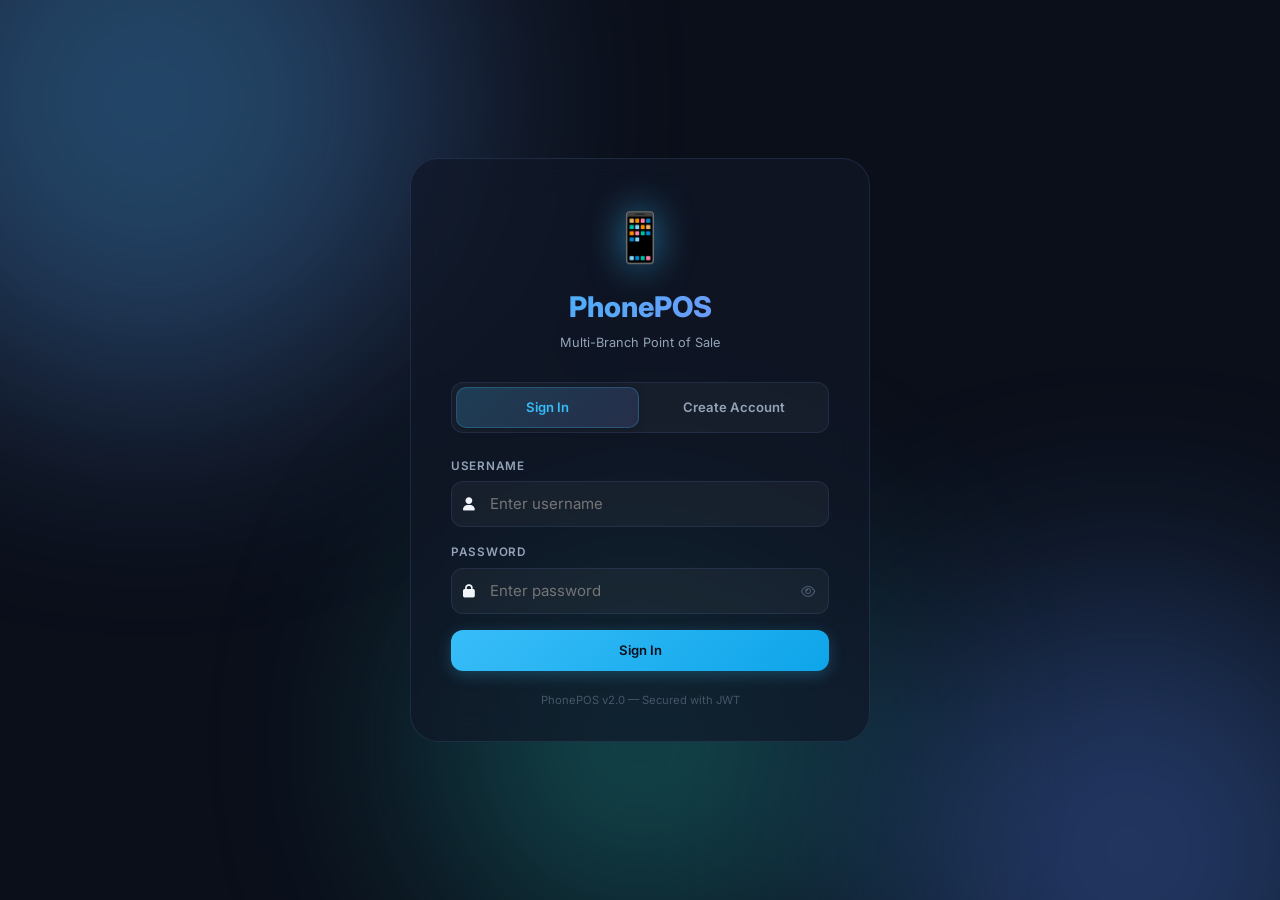
==== frontend/dashboard.html @ 52d99f7e "Stable Version: Login and Dashboard Working" ====
<!DOCTYPE html>
<html lang="en">
<head>
  <meta charset="UTF-8" />
  <meta name="viewport" content="width=device-width, initial-scale=1.0" />
  <title>PhonePOS &mdash; Dashboard</title>
  <meta name="description" content="PhonePOS dashboard: inventory overview, recent sales, and quick actions." />
  <link rel="preconnect" href="https://fonts.googleapis.com" />
  <link href="https://fonts.googleapis.com/css2?family=Inter:wght@300;400;500;600;700;800&display=swap" rel="stylesheet" />
  <link rel="stylesheet" href="css/style.css" />
  <link rel="stylesheet" href="https://cdnjs.cloudflare.com/ajax/libs/font-awesome/6.5.0/css/all.min.css" crossorigin="anonymous" referrerpolicy="no-referrer" />
</head>
<body class="app-page">

  <aside class="sidebar" id="sidebar">
    <div class="sidebar-logo">
      <span class="logo-icon"><i class="fa-solid fa-mobile-screen-button"></i></span>
      <span class="logo-label">PhonePOS</span>
    </div>
    <nav class="sidebar-nav">
      <a href="dashboard.html" class="nav-item active" data-page="dashboard"><span class="nav-icon"><i class="fa-solid fa-house"></i></span><span class="nav-label">Dashboard</span></a>
      <a href="pos.html"       class="nav-item "       data-page="pos">      <span class="nav-icon"><i class="fa-solid fa-cash-register"></i></span><span class="nav-label">Point of Sale</span></a>
      <a href="inventory.html" class="nav-item " data-page="inventory"><span class="nav-icon"><i class="fa-solid fa-boxes-stacked"></i></span><span class="nav-label">Inventory</span></a>
      <a href="products.html"  class="nav-item "  data-page="products"> <span class="nav-icon"><i class="fa-solid fa-clipboard-list"></i></span><span class="nav-label">Products</span></a>
      <a href="reports.html"   class="nav-item "   data-page="reports">  <span class="nav-icon"><i class="fa-solid fa-chart-bar"></i></span><span class="nav-label">Reports</span></a>
      <a href="users.html"     class="nav-item "     data-page="users">    <span class="nav-icon"><i class="fa-solid fa-users"></i></span><span class="nav-label">Users</span></a>
      <a href="shops.html"     class="nav-item "     data-page="shops">    <span class="nav-icon"><i class="fa-solid fa-store"></i></span><span class="nav-label">Branches</span></a>
    </nav>
    <div class="sidebar-footer">
      <div class="user-chip" id="myAccountTrigger" title="My Account">
        <span class="user-avatar" id="userAvatar">?</span>
        <div class="user-info">
          <span class="user-name" id="sidebarUsername">&mdash;</span>
          <span class="user-role" id="sidebarRole">&mdash;</span>
        </div>
      </div>
      <button id="logoutBtn" class="btn-logout" title="Logout"><i class="fa-solid fa-power-off"></i></button>
    </div>
  </aside>

  <main class="main-content">
    <header class="topbar">
      <div class="topbar-left">
        <h1 class="page-title">Dashboard</h1>
        <span class="shop-badge" id="shopBadge">&mdash;</span>
      </div>
      <div class="topbar-right">
        <span id="topbarTime" class="topbar-time"></span>
      </div>
    </header>

    <!-- KPI cards -->
    <div class="kpi-grid">
      <div class="kpi-card glass">
        <span class="kpi-icon"><i class="fa-solid fa-boxes-stacked"></i></span>
        <div class="kpi-body">
          <span class="kpi-value" id="kpiTotal">—</span>
          <span class="kpi-label">Total Inventory</span>
        </div>
      </div>
      <div class="kpi-card glass">
        <span class="kpi-icon"><i class="fa-solid fa-circle-check"></i></span>
        <div class="kpi-body">
          <span class="kpi-value" id="kpiAvailable">—</span>
          <span class="kpi-label">Available</span>
        </div>
      </div>
      <div class="kpi-card glass">
        <span class="kpi-icon"><i class="fa-solid fa-chart-line"></i></span>
        <div class="kpi-body">
          <span class="kpi-value" id="kpiSold">—</span>
          <span class="kpi-label">Sold Items</span>
        </div>
      </div>
      <div class="kpi-card glass">
        <span class="kpi-icon"><i class="fa-solid fa-money-bill-trend-up"></i></span>
        <div class="kpi-body">
          <span class="kpi-value kpi-revenue" id="kpiRevenue">KES —</span>
          <span class="kpi-label">Today's Revenue</span>
        </div>
      </div>
    </div>

    <!-- Recent sales -->
    <div class="card glass">
      <div class="card-header">
        <h2 class="card-title">Recent Sales</h2>
        <a href="reports.html" class="btn btn-ghost btn-sm">View all &rarr;</a>
      </div>
      <div class="table-wrap">
        <table class="data-table" id="recentSalesTable">
          <thead>
            <tr>
              <th>#</th>
              <th>IMEI / Serial</th>
              <th>Cashier</th>
              <th>Amount (KES)</th>
              <th>Payment</th>
              <th>Date &amp; Time</th>
            </tr>
          </thead>
          <tbody id="recentSalesTbody">
            <tr><td colspan="6" class="table-empty">Loading&hellip;</td></tr>
          </tbody>
        </table>
      </div>
    </div>
  </main>

  <script src="js/api.js"></script>
  <script src="js/app.js"></script>
  <script src="js/dashboard.js"></script>
</body>
</html>
---- frontend/css/style.css ----
/* ==========================================================
   PhonePOS — Premium Dark UI
   ========================================================== */

/* ── Google Font ──────────────────────────────────────────── */
@import url('https://fonts.googleapis.com/css2?family=Inter:wght@300;400;500;600;700;800&display=swap');

/* ── Design Tokens ────────────────────────────────────────── */
:root {
  /* Palette */
  --clr-bg:          #0b0f1a;
  --clr-surface:     #111827;
  --clr-surface-2:   #1a2233;
  --clr-border:      rgba(99, 131, 200, 0.15);
  --clr-primary:     #38bdf8;
  --clr-primary-dk:  #0ea5e9;
  --clr-accent:      #818cf8;
  --clr-success:     #34d399;
  --clr-danger:      #f87171;
  --clr-warning:     #fbbf24;
  --clr-cash:        #34d399;
  --clr-mpesa:       #38bdf8;
  --clr-card:        #818cf8;

  /* Text */
  --txt-primary:     #f1f5f9;
  --txt-secondary:   #94a3b8;
  --txt-muted:       #475569;

  /* Glass */
  --glass-bg:        rgba(17, 24, 39, 0.7);
  --glass-border:    rgba(99, 131, 200, 0.18);
  --glass-blur:      18px;

  /* Sidebar */
  --sidebar-w:       230px;
  --sidebar-collapsed: 60px;

  /* Spacing & radius */
  --radius-sm:  6px;
  --radius-md:  12px;
  --radius-lg:  20px;
  --radius-xl:  28px;
  --gap:        24px;

  /* Transitions */
  --ease:  cubic-bezier(.4,0,.2,1);
  --t-fast: 150ms;
  --t-med:  250ms;
}

/* ── Reset & Base ─────────────────────────────────────────── */
*, *::before, *::after { box-sizing: border-box; margin: 0; padding: 0; }

html { font-size: 15px; scroll-behavior: smooth; }

body {
  font-family: 'Inter', system-ui, sans-serif;
  background:  var(--clr-bg);
  color:       var(--txt-primary);
  line-height: 1.6;
  min-height:  100vh;
}

a { color: inherit; text-decoration: none; }

/* ── Font Awesome icon sizing ──────────────────────────────── */
.nav-icon i          { font-size: 1.15rem; width: 1.2rem; text-align: center; }
.logo-icon i         { font-size: 2rem; }
.input-icon i        { font-size: .9rem; }
.kpi-icon i          { font-size: 1.6rem; }
.setup-notice-icon i { font-size: 1.4rem; }
.shop-card-icon i    { font-size: 2rem; opacity: .9; }
.btn-logout i        { font-size: .9rem; }
.pwd-toggle i        { font-size: .85rem; pointer-events: none; }
.modal-close i       { font-size: .85rem; pointer-events: none; }
.btn-icon i          { font-size: .8rem; pointer-events: none; }

input, select, button, textarea { font: inherit; }
img { display: block; max-width: 100%; }

/* ── Scrollbar ────────────────────────────────────────────── */
::-webkit-scrollbar { width: 5px; height: 5px; }
::-webkit-scrollbar-track { background: transparent; }
::-webkit-scrollbar-thumb { background: var(--clr-surface-2); border-radius: 999px; }

/* ── Glassmorphism ────────────────────────────────────────── */
.glass {
  background:    var(--glass-bg);
  border:        1px solid var(--glass-border);
  backdrop-filter: blur(var(--glass-blur));
  -webkit-backdrop-filter: blur(var(--glass-blur));
}

/* ── Utility ──────────────────────────────────────────────── */
.hidden { display: none !important; }
.mono   { font-family: 'Courier New', monospace; letter-spacing: .03em; font-size: .85em; }

/* ═══════════════════════════════════════════════════════════
   AUTH PAGE (Login)
   ═══════════════════════════════════════════════════════════ */
.auth-page {
  display:         flex;
  align-items:     center;
  justify-content: center;
  min-height:      100vh;
  overflow:        hidden;
  position:        relative;
}

.auth-bg {
  position: fixed;
  inset:    0;
  z-index:  0;
  pointer-events: none;
}

.auth-blob {
  position:      absolute;
  border-radius: 50%;
  filter:        blur(120px);
  opacity:       .35;
  animation:     blobFloat 8s ease-in-out infinite alternate;
}
.blob-1 {
  width:  600px; height: 600px;
  background: radial-gradient(circle, #38bdf8, #818cf8);
  top: -200px; left: -150px;
}
.blob-2 {
  width:  500px; height: 500px;
  background: radial-gradient(circle, #6366f1, #38bdf8);
  bottom: -200px; right: -100px;
  animation-delay: 4s;
}

@keyframes blobFloat {
  from { transform: translate(0, 0) scale(1); }
  to   { transform: translate(30px, 40px) scale(1.07); }
}

.blob-3 {
  width:  400px; height: 400px;
  background: radial-gradient(circle, #34d399, #0ea5e9);
  top: 60%; left: 50%;
  transform: translateX(-50%);
  animation-delay: 2s;
}

.auth-card {
  position:  relative;
  z-index:   1;
  width:     min(460px, 94vw);
  padding:   40px 40px 32px;
  border-radius: var(--radius-xl);
  animation: fadeUp .5s var(--ease) both;
}

@keyframes fadeUp {
  from { opacity: 0; transform: translateY(30px); }
  to   { opacity: 1; transform: translateY(0); }
}

.auth-logo { text-align: center; margin-bottom: 28px; }

.logo-icon {
  font-size:   3.2rem;
  display:     block;
  margin-bottom: 8px;
  filter:      drop-shadow(0 0 18px rgba(56,189,248,.6));
}

.auth-title {
  font-size: 1.9rem;
  font-weight: 800;
  background: linear-gradient(135deg, var(--clr-primary), var(--clr-accent));
  -webkit-background-clip: text;
  -webkit-text-fill-color: transparent;
  background-clip: text;
}

.auth-subtitle {
  font-size: .85rem;
  color: var(--txt-secondary);
  margin-top: 4px;
}

/* ── Auth Tabs ───────────────────────────────────────────── */
.auth-tabs {
  display:       flex;
  gap:           4px;
  background:    rgba(255,255,255,.04);
  border:        1px solid var(--clr-border);
  border-radius: var(--radius-md);
  padding:       4px;
  margin-bottom: 24px;
}

.auth-tab {
  flex:          1;
  padding:       9px;
  border:        none;
  border-radius: calc(var(--radius-md) - 2px);
  background:    transparent;
  color:         var(--txt-secondary);
  font-size:     .875rem;
  font-weight:   600;
  cursor:        pointer;
  transition:    all var(--t-med) var(--ease);
}

.auth-tab:hover { color: var(--txt-primary); }

.auth-tab.active {
  background:  linear-gradient(135deg, rgba(56,189,248,.2), rgba(129,140,248,.15));
  color:       var(--clr-primary);
  border:      1px solid rgba(56,189,248,.25);
  box-shadow:  0 2px 8px rgba(0,0,0,.2);
}

/* ── Setup Notice ────────────────────────────────────────── */
.setup-notice {
  display:       flex;
  gap:           12px;
  align-items:   flex-start;
  padding:       14px 16px;
  border-radius: var(--radius-md);
  margin-bottom: 18px;
  background:    rgba(56,189,248,.08);
  border:        1px solid rgba(56,189,248,.2);
  font-size:     .82rem;
  line-height:   1.5;
}

.setup-notice strong { display: block; color: var(--clr-primary); margin-bottom: 2px; }
.setup-notice p      { color: var(--txt-secondary); margin: 0; }
.setup-notice-icon   { font-size: 1.5rem; flex-shrink: 0; }

.setup-notice-locked {
  background: rgba(251,191,36,.07);
  border:     1px solid rgba(251,191,36,.2);
}
.setup-notice-locked strong { color: var(--clr-warning); }

/* ── Section divider ─────────────────────────────────────── */
.section-divider {
  display:     flex;
  align-items: center;
  gap:         10px;
  margin:      4px 0 14px;
  font-size:   .72rem;
  font-weight: 700;
  color:       var(--txt-muted);
  text-transform: uppercase;
  letter-spacing: .08em;
}
.section-divider::before,
.section-divider::after {
  content:    '';
  flex:       1;
  height:     1px;
  background: var(--clr-border);
}

/* ── Success flash ───────────────────────────────────────── */
.auth-success-flash {
  position:      absolute;
  bottom:        16px;
  left:          50%;
  transform:     translateX(-50%);
  background:    rgba(52,211,153,.15);
  border:        1px solid rgba(52,211,153,.3);
  color:         var(--clr-success);
  padding:       10px 20px;
  border-radius: var(--radius-md);
  font-size:     .85rem;
  font-weight:   500;
  white-space:   nowrap;
  animation:     fadeUp .3s var(--ease);
}

.auth-form { display: flex; flex-direction: column; gap: 16px; }

.auth-footer {
  text-align:  center;
  color:       var(--txt-muted);
  font-size:   .75rem;
  margin-top:  20px;
}

.shop-fields { display: flex; flex-direction: column; gap: 14px; margin-top: 4px; }

/* ═══════════════════════════════════════════════════════════
   APP PAGE LAYOUT
   ═══════════════════════════════════════════════════════════ */
.app-page {
  display:        grid;
  grid-template-columns: var(--sidebar-w) 1fr;
  min-height:     100vh;
}

/* ── Sidebar ──────────────────────────────────────────────── */
.sidebar {
  position:   sticky;
  top:        0;
  height:     100vh;
  display:    flex;
  flex-direction: column;
  background: var(--clr-surface);
  border-right: 1px solid var(--clr-border);
  padding:    20px 12px;
  overflow-y: auto;
  z-index:    100;
}

.sidebar-logo {
  display:     flex;
  align-items: center;
  gap:         10px;
  padding:     8px 10px 24px;
}

.sidebar-logo .logo-icon { font-size: 1.6rem; filter: drop-shadow(0 0 10px rgba(56,189,248,.5)); }
.logo-label { font-size: 1.1rem; font-weight: 700; color: var(--txt-primary); letter-spacing: .02em; }

.sidebar-nav { flex: 1; display: flex; flex-direction: column; gap: 4px; }

.nav-item {
  display:       flex;
  align-items:   center;
  gap:           10px;
  padding:       10px 12px;
  border-radius: var(--radius-md);
  color:         var(--txt-secondary);
  font-size:     .875rem;
  font-weight:   500;
  transition:    all var(--t-fast) var(--ease);
}
.nav-item:hover {
  background: rgba(56,189,248,.08);
  color: var(--txt-primary);
}
.nav-item.active {
  background: linear-gradient(135deg, rgba(56,189,248,.15), rgba(129,140,248,.1));
  color: var(--clr-primary);
  border: 1px solid rgba(56,189,248,.2);
}
.nav-icon { font-size: 1.1rem; }

.sidebar-footer {
  display:     flex;
  align-items: center;
  gap:         8px;
  padding-top: 16px;
  border-top:  1px solid var(--clr-border);
}

.user-chip { display: flex; align-items: center; gap: 8px; flex: 1; min-width: 0; }

.user-avatar {
  width:         34px;
  height:        34px;
  border-radius: 50%;
  background:    linear-gradient(135deg, var(--clr-primary), var(--clr-accent));
  display:       flex;
  align-items:   center;
  justify-content: center;
  font-size:     .9rem;
  font-weight:   700;
  flex-shrink:   0;
}

.user-info { display: flex; flex-direction: column; min-width: 0; }
.user-name { font-size: .8rem; font-weight: 600; white-space: nowrap; overflow: hidden; text-overflow: ellipsis; }
.user-role { font-size: .7rem; color: var(--txt-secondary); text-transform: capitalize; }

.btn-logout {
  background:    none;
  border:        none;
  cursor:        pointer;
  font-size:     1.1rem;
  color:         var(--txt-muted);
  padding:       4px;
  border-radius: var(--radius-sm);
  transition:    color var(--t-fast);
}
.btn-logout:hover { color: var(--clr-danger); }

/* ── Main Content ─────────────────────────────────────────── */
.main-content {
  display:        flex;
  flex-direction: column;
  padding:        var(--gap);
  gap:            var(--gap);
  min-height:     100vh;
  overflow-x:     hidden;
}

/* ── Topbar ───────────────────────────────────────────────── */
.topbar {
  display:     flex;
  align-items: center;
  justify-content: space-between;
  gap:         16px;
  flex-wrap:   wrap;
}

.topbar-left { display: flex; align-items: center; gap: 12px; }

.page-title { font-size: 1.5rem; font-weight: 700; letter-spacing: -.02em; }

.shop-badge {
  background:    rgba(56,189,248,.1);
  border:        1px solid rgba(56,189,248,.25);
  color:         var(--clr-primary);
  font-size:     .75rem;
  font-weight:   600;
  padding:       4px 12px;
  border-radius: 999px;
}

.topbar-right { display: flex; align-items: center; gap: 10px; }
.topbar-time  { font-size: .82rem; color: var(--txt-secondary); font-variant-numeric: tabular-nums; }

/* ═══════════════════════════════════════════════════════════
   CARDS
   ═══════════════════════════════════════════════════════════ */
.card {
  border-radius: var(--radius-lg);
  padding:       24px;
}

.card-header {
  display:     flex;
  align-items: center;
  justify-content: space-between;
  margin-bottom: 18px;
}

.card-title { font-size: 1rem; font-weight: 600; }

.link-sm { font-size: .8rem; color: var(--clr-primary); opacity: .8; transition: opacity var(--t-fast); }
.link-sm:hover { opacity: 1; }

/* ═══════════════════════════════════════════════════════════
   KPI GRID
   ═══════════════════════════════════════════════════════════ */
.kpi-grid {
  display:               grid;
  grid-template-columns: repeat(auto-fit, minmax(180px, 1fr));
  gap:                   16px;
}

.kpi-card {
  border-radius: var(--radius-lg);
  padding:       22px 20px;
  display:       flex;
  align-items:   center;
  gap:           16px;
  transition:    transform var(--t-med) var(--ease), box-shadow var(--t-med) var(--ease);
}

.kpi-card:hover {
  transform:  translateY(-3px);
  box-shadow: 0 12px 32px rgba(0,0,0,.3);
}

.kpi-icon { font-size: 2rem; }

.kpi-body { display: flex; flex-direction: column; }

.kpi-value {
  font-size:   1.6rem;
  font-weight: 800;
  letter-spacing: -.02em;
  background:  linear-gradient(135deg, var(--clr-primary), var(--clr-accent));
  -webkit-background-clip: text;
  -webkit-text-fill-color: transparent;
  background-clip: text;
}

.kpi-label { font-size: .75rem; color: var(--txt-secondary); margin-top: 2px; }

/* ═══════════════════════════════════════════════════════════
   TABLES
   ═══════════════════════════════════════════════════════════ */
.table-wrap { overflow-x: auto; }

.data-table {
  width:           100%;
  border-collapse: collapse;
  font-size:       .875rem;
}

.data-table th {
  text-align:    left;
  padding:       10px 14px;
  font-size:     .7rem;
  font-weight:   700;
  text-transform: uppercase;
  letter-spacing: .08em;
  color:         var(--txt-muted);
  border-bottom: 1px solid var(--clr-border);
}

.data-table td {
  padding:      12px 14px;
  border-bottom: 1px solid rgba(99,131,200,.07);
  color:        var(--txt-primary);
  vertical-align: middle;
}

.data-table tbody tr { transition: background var(--t-fast); }
.data-table tbody tr:hover { background: rgba(56,189,248,.04); }
.data-table tbody tr:last-child td { border-bottom: none; }

.table-empty {
  text-align: center;
  color:      var(--txt-muted);
  padding:    40px !important;
  font-style: italic;
}

.amount-cell { font-variant-numeric: tabular-nums; font-weight: 600; color: var(--clr-success); }

/* ═══════════════════════════════════════════════════════════
   BADGES
   ═══════════════════════════════════════════════════════════ */
.badge {
  display:       inline-block;
  padding:       3px 10px;
  border-radius: 999px;
  font-size:     .7rem;
  font-weight:   700;
  text-transform: uppercase;
  letter-spacing: .06em;
}

.badge-available { background: rgba(52,211,153,.15); color: var(--clr-success); border: 1px solid rgba(52,211,153,.3); }
.badge-sold      { background: rgba(248,113,113,.12); color: var(--clr-danger);  border: 1px solid rgba(248,113,113,.3); }
.badge-cash      { background: rgba(52,211,153,.12); color: var(--clr-cash);    border: 1px solid rgba(52,211,153,.25); }
.badge-mpesa     { background: rgba(56,189,248,.12); color: var(--clr-mpesa);   border: 1px solid rgba(56,189,248,.25); }
.badge-card      { background: rgba(129,140,248,.12); color: var(--clr-card);   border: 1px solid rgba(129,140,248,.25); }
.badge-role-admin   { background: rgba(251,191,36,.1);  color: var(--clr-warning); border: 1px solid rgba(251,191,36,.25); }
.badge-role-manager { background: rgba(56,189,248,.1);  color: var(--clr-primary); border: 1px solid rgba(56,189,248,.25); }
.badge-role-cashier { background: rgba(52,211,153,.1);  color: var(--clr-success); border: 1px solid rgba(52,211,153,.25); }

/* ═══════════════════════════════════════════════════════════
   BUTTONS
   ═══════════════════════════════════════════════════════════ */
.btn {
  display:       inline-flex;
  align-items:   center;
  justify-content: center;
  gap:           6px;
  padding:       10px 20px;
  border-radius: var(--radius-md);
  font-size:     .875rem;
  font-weight:   600;
  border:        none;
  cursor:        pointer;
  transition:    all var(--t-fast) var(--ease);
  white-space:   nowrap;
}

.btn-primary {
  background:  linear-gradient(135deg, var(--clr-primary), var(--clr-primary-dk));
  color:       #0b0f1a;
  box-shadow:  0 4px 15px rgba(56,189,248,.25);
}
.btn-primary:hover {
  transform:   translateY(-1px);
  box-shadow:  0 8px 24px rgba(56,189,248,.4);
}

.btn-secondary {
  background: linear-gradient(135deg, var(--clr-accent), #6366f1);
  color:      #fff;
  box-shadow: 0 4px 15px rgba(129,140,248,.25);
}
.btn-secondary:hover {
  transform:  translateY(-1px);
  box-shadow: 0 8px 24px rgba(129,140,248,.4);
}

.btn-outline {
  background: transparent;
  color:      var(--clr-primary);
  border:     1px solid rgba(56,189,248,.4);
}
.btn-outline:hover { background: rgba(56,189,248,.08); }

.btn-ghost {
  background: transparent;
  color:      var(--txt-secondary);
}
.btn-ghost:hover { background: rgba(255,255,255,.05); color: var(--txt-primary); }

.btn-full { width: 100%; }
.btn-sm   { padding: 7px 14px; font-size: .8rem; }

.btn:disabled { opacity: .5; cursor: not-allowed; transform: none !important; }

/* ═══════════════════════════════════════════════════════════
   FORMS
   ═══════════════════════════════════════════════════════════ */
.form-group { display: flex; flex-direction: column; gap: 6px; }

.form-group label {
  font-size:   .78rem;
  font-weight: 600;
  color:       var(--txt-secondary);
  text-transform: uppercase;
  letter-spacing: .06em;
}

.form-row { display: grid; grid-template-columns: 1fr 1fr; gap: 14px; }

.input-wrap { position: relative; display: flex; align-items: center; }
.input-icon { position: absolute; left: 12px; font-size: 1rem; pointer-events: none; }

input[type="text"],
input[type="password"],
input[type="number"],
input[type="search"],
input[type="date"],
select {
  width:         100%;
  background:    rgba(255,255,255,.04);
  border:        1px solid var(--clr-border);
  border-radius: var(--radius-md);
  padding:       10px 14px;
  color:         var(--txt-primary);
  transition:    border-color var(--t-fast), box-shadow var(--t-fast);
  outline:       none;
}

.input-wrap input { padding-left: 38px; }

input:focus, select:focus {
  border-color: var(--clr-primary);
  box-shadow:   0 0 0 3px rgba(56,189,248,.15);
}

select { cursor: pointer; }
select option { background: var(--clr-surface); }

.pwd-toggle {
  position:   absolute;
  right:      10px;
  background: none;
  border:     none;
  cursor:     pointer;
  font-size:  1rem;
  color:      var(--txt-muted);
  padding:    4px;
  transition: color var(--t-fast);
}
.pwd-toggle:hover { color: var(--txt-primary); }

/* ── Alerts ───────────────────────────────────────────────── */
.alert {
  padding:       10px 14px;
  border-radius: var(--radius-md);
  font-size:     .82rem;
  font-weight:   500;
}

.alert-error {
  background: rgba(248,113,113,.12);
  border:     1px solid rgba(248,113,113,.25);
  color:      var(--clr-danger);
}

/* ── Filter bar ───────────────────────────────────────────── */
.filter-bar {
  display:       flex;
  gap:           12px;
  align-items:   center;
  padding:       14px 18px;
  border-radius: var(--radius-lg);
  flex-wrap:     wrap;
}

.filter-bar input  { flex: 1; min-width: 200px; }
.filter-bar select { max-width: 160px; }

.date-input { padding: 6px 10px; font-size: .82rem; }

/* ═══════════════════════════════════════════════════════════
   POS LAYOUT
   ═══════════════════════════════════════════════════════════ */
.pos-layout {
  display:               grid;
  grid-template-columns: 1fr 360px;
  gap:                   var(--gap);
  align-items:           start;
}

.pos-left  { display: flex; flex-direction: column; gap: var(--gap); }
.pos-right { position: sticky; top: var(--gap); }

.pos-card  { border-radius: var(--radius-lg); padding: 24px; }
.pos-form  { display: flex; flex-direction: column; gap: 16px; }

/* Receipt */
.receipt-card { border-radius: var(--radius-lg); padding: 28px 24px; }
.receipt-header { text-align: center; padding-bottom: 20px; border-bottom: 1px dashed var(--clr-border); margin-bottom: 20px; }
.receipt-logo { font-size: 1.1rem; font-weight: 800; color: var(--clr-primary); }
.receipt-shop { font-size: .82rem; color: var(--txt-secondary); margin-top: 4px; }
.receipt-date { font-size: .75rem; color: var(--txt-muted); }
.receipt-placeholder { text-align: center; color: var(--txt-muted); padding: 40px 0; font-size: 1.8rem; line-height: 2; }
.receipt-line { display: flex; justify-content: space-between; font-size: .85rem; padding: 8px 0; border-bottom: 1px solid rgba(99,131,200,.07); }
.receipt-line span:last-child { font-weight: 600; }
.receipt-divider { height: 1px; background: var(--clr-border); margin: 16px 0; }
.receipt-status { text-align: center; font-weight: 700; font-size: .9rem; padding: 12px; border-radius: var(--radius-md); }
.receipt-status.success { background: rgba(52,211,153,.1); color: var(--clr-success); }

/* Lookup result */
.lookup-result {
  padding:       12px 14px;
  border-radius: var(--radius-md);
  background:    rgba(56,189,248,.08);
  border:        1px solid rgba(56,189,248,.2);
  font-size:     .85rem;
  color:         var(--txt-primary);
}

/* ═══════════════════════════════════════════════════════════
   PRODUCT GRID
   ═══════════════════════════════════════════════════════════ */
.product-grid {
  display:               grid;
  grid-template-columns: repeat(auto-fill, minmax(200px, 1fr));
  gap:                   16px;
}

.product-card {
  border-radius: var(--radius-lg);
  padding:       20px;
  display:       flex;
  flex-direction: column;
  gap:           12px;
  transition:    transform var(--t-med) var(--ease), box-shadow var(--t-med) var(--ease);
}

.product-card:hover {
  transform:  translateY(-4px);
  box-shadow: 0 16px 40px rgba(0,0,0,.4);
}

.product-icon { font-size: 2.2rem; }
.product-model { font-size: 1rem; font-weight: 700; }
.product-brand { font-size: .8rem; color: var(--txt-secondary); }
.product-price { font-size: .9rem; font-weight: 700; color: var(--clr-success); margin-top: 4px; }
.product-id { font-size: .7rem; color: var(--txt-muted); }

/* ═══════════════════════════════════════════════════════════
   MODALS
   ═══════════════════════════════════════════════════════════ */
.modal-overlay {
  position:        fixed;
  inset:           0;
  background:      rgba(0,0,0,.6);
  backdrop-filter: blur(4px);
  z-index:         200;
  display:         flex;
  align-items:     center;
  justify-content: center;
  padding:         20px;
  animation:       fadeIn var(--t-fast) var(--ease);
}

@keyframes fadeIn { from { opacity: 0; } to { opacity: 1; } }

.modal-box {
  width:         min(480px, 100%);
  border-radius: var(--radius-xl);
  padding:       32px;
  animation:     scaleIn var(--t-med) var(--ease);
}

@keyframes scaleIn {
  from { opacity: 0; transform: scale(.94); }
  to   { opacity: 1; transform: scale(1);   }
}

.modal-header {
  display:       flex;
  align-items:   center;
  justify-content: space-between;
  margin-bottom: 24px;
}

.modal-header h3 { font-size: 1.1rem; font-weight: 700; }

.modal-close {
  background:    none;
  border:        none;
  cursor:        pointer;
  font-size:     1.1rem;
  color:         var(--txt-muted);
  padding:       4px 8px;
  border-radius: var(--radius-sm);
  transition:    background var(--t-fast);
}
.modal-close:hover { background: rgba(255,255,255,.07); color: var(--txt-primary); }

.modal-actions { display: flex; gap: 10px; justify-content: flex-end; margin-top: 8px; }

/* ═══════════════════════════════════════════════════════════
   TOAST NOTIFICATIONS
   ═══════════════════════════════════════════════════════════ */
.toast {
  position:      fixed;
  bottom:        24px;
  right:         24px;
  padding:       14px 20px;
  border-radius: var(--radius-md);
  font-size:     .875rem;
  font-weight:   500;
  z-index:       999;
  transform:     translateY(20px);
  opacity:       0;
  transition:    all var(--t-med) var(--ease);
  max-width:     360px;
  pointer-events: none;
}

.toast.show { transform: translateY(0); opacity: 1; }

.toast-success { background: rgba(52,211,153,.15); border: 1px solid rgba(52,211,153,.3); color: var(--clr-success); }
.toast-error   { background: rgba(248,113,113,.15); border: 1px solid rgba(248,113,113,.3); color: var(--clr-danger); }

/* ═══════════════════════════════════════════════════════════
   SALES SECTION (dashboard)
   ═══════════════════════════════════════════════════════════ */
.sales-section { border-radius: var(--radius-lg); }

/* ═══════════════════════════════════════════════════════════
   PRINT STYLES (receipt)
   ═══════════════════════════════════════════════════════════ */
@media print {
  body * { visibility: hidden; }
  #receiptPanel, #receiptPanel * { visibility: visible; }
  #receiptPanel { position: fixed; inset: 0; background: white; color: black; }
  .sidebar, .topbar, .pos-left, .btn { display: none !important; }
}

/* ═══════════════════════════════════════════════════════════
   RESPONSIVE
   ═══════════════════════════════════════════════════════════ */
@media (max-width: 900px) {
  .app-page { grid-template-columns: var(--sidebar-collapsed) 1fr; }
  .logo-label, .nav-label, .user-info { display: none; }
  .sidebar { padding: 16px 8px; }
  .sidebar-logo { justify-content: center; padding: 8px 4px 20px; }
  .nav-item { justify-content: center; padding: 12px; }
  .pos-layout { grid-template-columns: 1fr; }
  .form-row { grid-template-columns: 1fr; }
  .kpi-grid { grid-template-columns: 1fr 1fr; }
  .users-grid { grid-template-columns: 1fr 1fr; }
}

@media (max-width: 560px) {
  .main-content { padding: 16px; gap: 16px; }
  .kpi-grid { grid-template-columns: 1fr; }
  .auth-card { padding: 32px 24px; }
  .users-grid { grid-template-columns: 1fr; }
  .user-stats-bar { gap: 12px; }
}

/* ═══════════════════════════════════════════════════════════
   USER MANAGEMENT PAGE
   ═══════════════════════════════════════════════════════════ */

/* Stats bar */
.user-stats-bar {
  display:       flex;
  gap:           24px;
  padding:       18px 28px;
  border-radius: var(--radius-lg);
  flex-wrap:     wrap;
}

.user-stat {
  display:        flex;
  flex-direction: column;
  align-items:    center;
  gap:            4px;
  flex:           1;
  min-width:      80px;
}

.user-stat-val {
  font-size:   1.8rem;
  font-weight: 800;
  background:  linear-gradient(135deg, var(--clr-primary), var(--clr-accent));
  -webkit-background-clip: text;
  -webkit-text-fill-color: transparent;
  background-clip: text;
  line-height: 1;
}

.user-stat-lbl {
  font-size:  .7rem;
  color:      var(--txt-muted);
  font-weight: 600;
  text-transform: uppercase;
  letter-spacing: .06em;
}

/* User cards grid */
.users-grid {
  display:               grid;
  grid-template-columns: repeat(auto-fill, minmax(220px, 1fr));
  gap:                   14px;
}

.user-card {
  border-radius: var(--radius-lg);
  padding:       18px 16px;
  display:       flex;
  align-items:   center;
  gap:           14px;
  transition:    transform var(--t-med) var(--ease);
}

.user-card:hover { transform: translateY(-2px); }

.user-card-avatar {
  width:         42px;
  height:        42px;
  border-radius: 50%;
  display:       flex;
  align-items:   center;
  justify-content: center;
  font-size:     1.1rem;
  font-weight:   800;
  flex-shrink:   0;
}
.user-card-avatar.role-admin   { background: linear-gradient(135deg, #fbbf24, #f59e0b); color: #0b0f1a; }
.user-card-avatar.role-manager { background: linear-gradient(135deg, #38bdf8, #0ea5e9); color: #0b0f1a; }
.user-card-avatar.role-cashier { background: linear-gradient(135deg, #34d399, #10b981); color: #0b0f1a; }

.user-card-info { flex: 1; min-width: 0; }
.user-card-name { font-size: .9rem; font-weight: 700; white-space: nowrap; overflow: hidden; text-overflow: ellipsis; }
.user-card-shop { font-size: .75rem; color: var(--txt-secondary); margin-top: 2px; }

/* Table extras */
.current-user-row td { background: rgba(56,189,248,.04); }
.user-table-name { font-weight: 600; }
.you-tag {
  display:       inline-block;
  margin-left:   6px;
  padding:       2px 7px;
  border-radius: 999px;
  font-size:     .65rem;
  font-weight:   700;
  background:    rgba(56,189,248,.12);
  color:         var(--clr-primary);
  border:        1px solid rgba(56,189,248,.25);
  vertical-align: middle;
}

.btn-action {
  background:    none;
  border:        1px solid var(--clr-border);
  color:         var(--txt-secondary);
  border-radius: var(--radius-sm);
  padding:       4px 10px;
  font-size:     .78rem;
  cursor:        pointer;
  transition:    all var(--t-fast);
}
.btn-action:hover { border-color: var(--clr-primary); color: var(--clr-primary); background: rgba(56,189,248,.06); }

/* Role hint */
.role-hint {
  font-size:     .8rem;
  color:         var(--txt-secondary);
  background:    rgba(255,255,255,.03);
  border:        1px solid var(--clr-border);
  border-radius: var(--radius-sm);
  padding:       8px 12px;
  line-height:   1.5;
}
.role-hint strong { color: var(--txt-primary); }

/* My Account info card */
.account-info-card {
  display:       flex;
  align-items:   center;
  gap:           16px;
  padding:       16px;
  border-radius: var(--radius-md);
  margin-bottom: 4px;
}

.account-avatar {
  width:         52px;
  height:        52px;
  border-radius: 50%;
  background:    linear-gradient(135deg, var(--clr-primary), var(--clr-accent));
  display:       flex;
  align-items:   center;
  justify-content: center;
  font-size:     1.4rem;
  font-weight:   800;
  color:         #0b0f1a;
  flex-shrink:   0;
}

.account-username { font-size: 1.1rem; font-weight: 700; }
.account-meta     { font-size: .8rem; color: var(--txt-secondary); text-transform: capitalize; }
.account-details  { display: flex; flex-direction: column; gap: 3px; }

/* Alert success */
.alert-success {
  background: rgba(52,211,153,.1);
  border:     1px solid rgba(52,211,153,.25);
  color:      var(--clr-success);
  padding:    10px 14px;
  border-radius: var(--radius-md);
  font-size:  .82rem;
  font-weight: 500;
}

.txt-muted { color: var(--txt-muted); }

/* ═══════════════════════════════════════════════════════════
   BRANCHES PAGE
   ═══════════════════════════════════════════════════════════ */
.shops-grid {
  display:               grid;
  grid-template-columns: repeat(auto-fill, minmax(240px, 1fr));
  gap:                   16px;
}

.shop-card {
  border-radius: var(--radius-lg);
  padding:       20px;
  cursor:        pointer;
  transition:    transform var(--t-med) var(--ease), box-shadow var(--t-med);
  border:        1px solid var(--clr-border);
  position:      relative;
}
.shop-card:hover {
  transform:    translateY(-3px);
  box-shadow:   0 12px 32px rgba(0,0,0,.3);
}
.shop-card-active {
  border-color: var(--clr-primary) !important;
  box-shadow:   0 0 0 2px rgba(56,189,248,.2);
}

.shop-card-top {
  display:         flex;
  justify-content: space-between;
  align-items:     flex-start;
  margin-bottom:   14px;
}

.shop-card-icon { font-size: 2rem; }

.shop-card-menu { display: flex; gap: 6px; }

.btn-icon {
  background:    rgba(255,255,255,.05);
  border:        1px solid var(--clr-border);
  border-radius: var(--radius-sm);
  width:  30px; height: 30px;
  cursor: pointer;
  display:       flex;
  align-items:   center;
  justify-content: center;
  font-size:     .85rem;
  transition:    all var(--t-fast);
}
.btn-icon:hover        { background: rgba(56,189,248,.1); border-color: var(--clr-primary); }
.btn-icon-danger:hover { background: rgba(239,68,68,.1);  border-color: #ef4444; }

.shop-card-name     { font-size: 1rem; font-weight: 700; margin-bottom: 4px; }
.shop-card-location { font-size: .78rem; color: var(--txt-secondary); margin-bottom: 14px; }

.shop-card-stats {
  display:       flex;
  gap:           16px;
  font-size:     .78rem;
  color:         var(--txt-secondary);
  padding-top:   12px;
  border-top:    1px solid var(--clr-border);
}
.shop-stat strong { color: var(--txt-primary); font-weight: 700; }

/* Table action cell */
.action-cell {
  display:     flex;
  gap:         8px;
  align-items: center;
  flex-wrap:   wrap;
}

.reassign-select {
  background:    var(--clr-surface-2);
  border:        1px solid var(--clr-border);
  color:         var(--txt-primary);
  border-radius: var(--radius-sm);
  padding:       4px 8px;
  font-size:     .78rem;
  cursor:        pointer;
}

.btn-action-danger {
  border-color: rgba(239,68,68,.4);
  color:        #ef4444;
}
.btn-action-danger:hover {
  background:   rgba(239,68,68,.08);
  border-color: #ef4444;
}

/* Sidebar user chip hover (My Account trigger) */
.user-chip {
  cursor:     pointer;
  transition: opacity var(--t-fast);
}
.user-chip:hover { opacity: .8; }

/* ── Toast notifications ─────────────────────────────────── */
.toast {
  position:      fixed;
  bottom:        24px;
  right:         24px;
  z-index:       9999;
  min-width:     260px;
  padding:       14px 20px;
  border-radius: var(--radius-md);
  font-size:     .875rem;
  font-weight:   500;
  box-shadow:    0 8px 24px rgba(0,0,0,.3);
  opacity:       0;
  transform:     translateY(16px);
  transition:    opacity .35s, transform .35s;
  pointer-events: none;
}
.toast.show { opacity: 1; transform: translateY(0); }

.toast-success {
  background: rgba(52,211,153,.15);
  border:     1px solid rgba(52,211,153,.3);
  color:      var(--clr-success);
}
.toast-error {
  background: rgba(239,68,68,.12);
  border:     1px solid rgba(239,68,68,.3);
  color:      #ef4444;
}

@media (max-width: 560px) {
  .shops-grid { grid-template-columns: 1fr; }
  .action-cell { flex-direction: column; align-items: flex-start; }
}
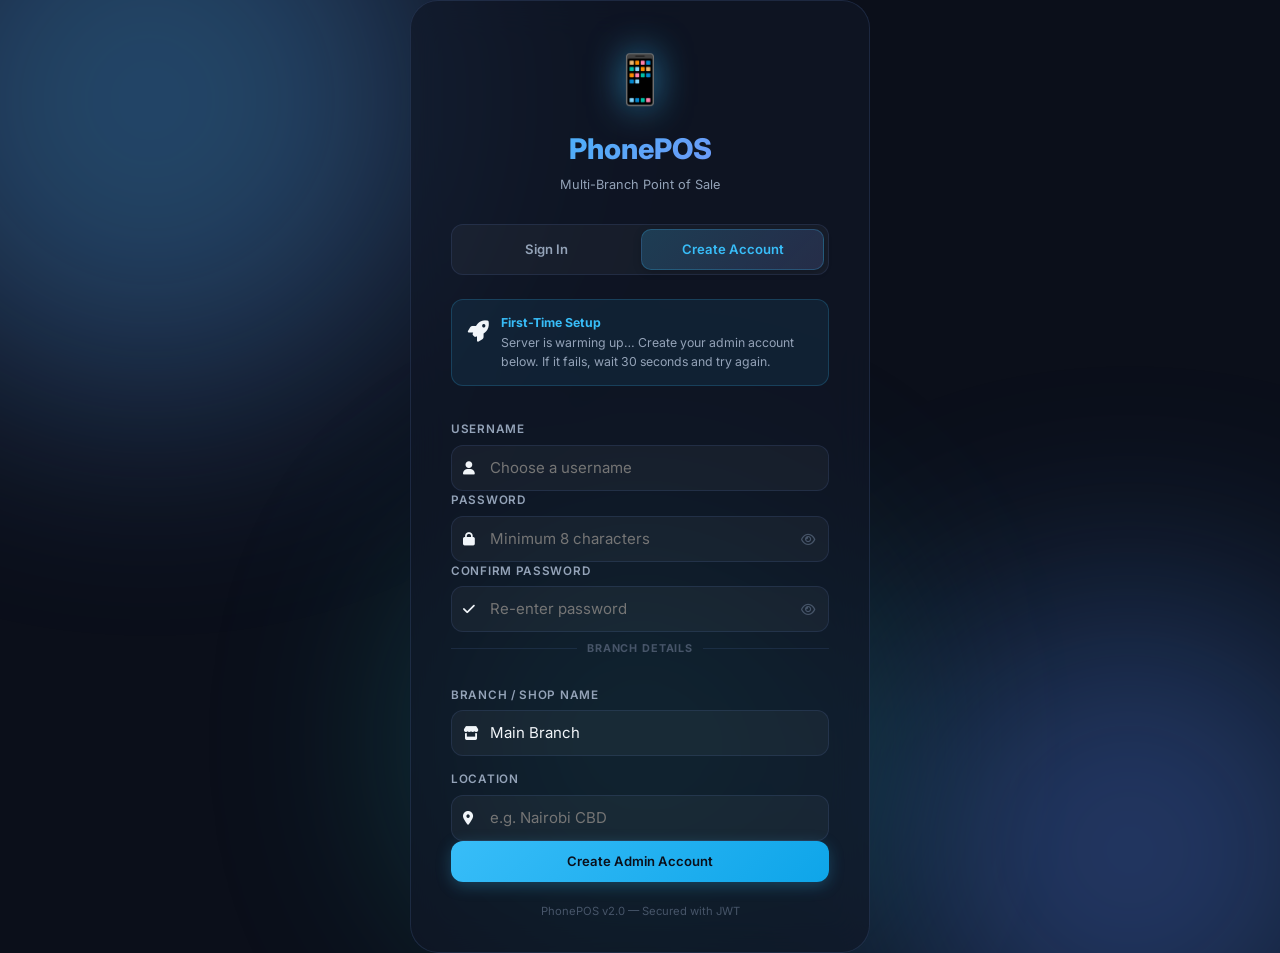
==== commit 8a9749ec: "fix: ensure receipts display on POS panel and add printable receipt viewing to Dashboard" ====
--- a/frontend/dashboard.html
+++ b/frontend/dashboard.html
@@ -4,11 +4,201 @@
   <meta charset="UTF-8" />
   <meta name="viewport" content="width=device-width, initial-scale=1.0" />
   <title>PhonePOS &mdash; Dashboard</title>
-  <meta name="description" content="PhonePOS dashboard: inventory overview, recent sales, and quick actions." />
+  <meta name="description" content="PhonePOS role-aware dashboard: branch KPIs, sold items, revenue, and history." />
   <link rel="preconnect" href="https://fonts.googleapis.com" />
   <link href="https://fonts.googleapis.com/css2?family=Inter:wght@300;400;500;600;700;800&display=swap" rel="stylesheet" />
   <link rel="stylesheet" href="css/style.css" />
   <link rel="stylesheet" href="https://cdnjs.cloudflare.com/ajax/libs/font-awesome/6.5.0/css/all.min.css" crossorigin="anonymous" referrerpolicy="no-referrer" />
+  <style>
+    /* ── Dashboard-specific styles ─────────────────────────── */
+    .branch-section {
+      margin-bottom: 36px;
+    }
+    .branch-header {
+      display: flex;
+      align-items: center;
+      gap: 12px;
+      margin-bottom: 16px;
+    }
+    .branch-title {
+      font-size: 1.1rem;
+      font-weight: 700;
+      color: var(--clr-primary);
+    }
+    .branch-location {
+      font-size: .8rem;
+      color: var(--txt-muted);
+    }
+    .kpi-grid-branch {
+      display: grid;
+      grid-template-columns: repeat(auto-fit, minmax(190px, 1fr));
+      gap: 14px;
+      margin-bottom: 10px;
+    }
+    .kpi-card {
+      border-radius: var(--radius-md);
+      padding: 18px 20px;
+      cursor: pointer;
+      transition: transform var(--t-fast) var(--ease), box-shadow var(--t-fast) var(--ease);
+      position: relative;
+      overflow: hidden;
+    }
+    .kpi-card:hover {
+      transform: translateY(-3px);
+      box-shadow: 0 8px 32px rgba(56,189,248,.15);
+    }
+    .kpi-card::after {
+      content: '';
+      position: absolute;
+      inset: 0;
+      border-radius: inherit;
+      background: linear-gradient(135deg, rgba(56,189,248,.06) 0%, transparent 60%);
+      pointer-events: none;
+    }
+    .kpi-card .kpi-icon { font-size: 1.5rem; margin-bottom: 8px; display: block; }
+    .kpi-card .kpi-value { font-size: 1.7rem; font-weight: 800; display: block; line-height: 1.1; }
+    .kpi-card .kpi-label { font-size: .78rem; color: var(--txt-secondary); text-transform: uppercase; letter-spacing: .07em; margin-top: 4px; display: block; }
+    .kpi-card .kpi-hint  { font-size: .7rem; color: var(--txt-muted); margin-top: 2px; display: block; }
+    .kpi-card.kpi-inventory  .kpi-icon { color: var(--clr-accent); }
+    .kpi-card.kpi-available  .kpi-icon { color: var(--clr-success); }
+    .kpi-card.kpi-sold       .kpi-icon { color: var(--clr-warning); }
+    .kpi-card.kpi-revenue    .kpi-icon { color: var(--clr-primary); }
+    .kpi-card .kpi-value.revenue-val   { color: var(--clr-primary); }
+
+    /* History / period controls */
+    .dash-toolbar {
+      display: flex;
+      align-items: center;
+      gap: 10px;
+      margin-bottom: 20px;
+      flex-wrap: wrap;
+    }
+    .period-btn {
+      padding: 6px 18px;
+      border-radius: 999px;
+      border: 1px solid var(--clr-border);
+      background: transparent;
+      color: var(--txt-secondary);
+      cursor: pointer;
+      font-size: .82rem;
+      transition: all var(--t-fast) var(--ease);
+    }
+    .period-btn.active, .period-btn:hover {
+      background: var(--clr-primary);
+      border-color: var(--clr-primary);
+      color: #000;
+    }
+    .history-btn {
+      margin-left: auto;
+      display: flex;
+      align-items: center;
+      gap: 6px;
+      padding: 7px 18px;
+      border-radius: var(--radius-sm);
+      border: 1px solid var(--clr-border);
+      background: transparent;
+      color: var(--txt-secondary);
+      cursor: pointer;
+      font-size: .82rem;
+      transition: all var(--t-fast) var(--ease);
+    }
+    .history-btn:hover { border-color: var(--clr-primary); color: var(--clr-primary); }
+
+    /* Sold-items mini table inside each branch card */
+    .sold-mini-wrap {
+      max-height: 220px;
+      overflow-y: auto;
+    }
+
+    /* History modal */
+    #historyModal .modal-box {
+      max-width: 820px;
+      width: 95%;
+    }
+    .history-tabs {
+      display: flex;
+      gap: 8px;
+      margin-bottom: 18px;
+    }
+    .hist-tab {
+      padding: 6px 20px;
+      border-radius: 999px;
+      border: 1px solid var(--clr-border);
+      background: transparent;
+      color: var(--txt-secondary);
+      cursor: pointer;
+      font-size: .82rem;
+      transition: all var(--t-fast) var(--ease);
+    }
+    .hist-tab.active, .hist-tab:hover {
+      background: var(--clr-primary);
+      border-color: var(--clr-primary);
+      color: #000;
+    }
+    .hist-branch-filter {
+      margin-bottom: 14px;
+    }
+    .hist-branch-filter select {
+      padding: 7px 12px;
+      border-radius: var(--radius-sm);
+      border: 1px solid var(--clr-border);
+      background: var(--clr-surface-2);
+      color: var(--txt-primary);
+      font-size: .85rem;
+      min-width: 180px;
+    }
+
+    /* Divider between branches */
+    .branch-divider {
+      border: none;
+      border-top: 1px solid var(--clr-border);
+      margin: 32px 0;
+    }
+    .no-data { color: var(--txt-muted); font-size: .88rem; padding: 10px 0; }
+
+    /* Receipt modal styles */
+    .receipt-modal-box {
+      max-width: 420px !important;
+      padding: 24px;
+    }
+    .receipt-header {
+      text-align: center; padding: 6px 0 10px;
+      border-bottom: 1px dashed var(--clr-border);
+    }
+    .receipt-header h3 { font-size: 1.1rem; font-weight: 700; margin-bottom: 2px; }
+    .receipt-header p  { font-size: .78rem; color: var(--txt-muted); }
+    .receipt-row {
+      display: flex; justify-content: space-between; padding: 6px 0;
+      border-bottom: 1px solid rgba(255,255,255,.04); font-size: .85rem;
+    }
+    .receipt-row .rl { color: var(--txt-muted); }
+    .receipt-row .rv { font-weight: 600; }
+    .receipt-rcpno .rv { color: var(--clr-accent); font-size: .9rem; }
+    .receipt-divider { border-top: 1px dashed var(--clr-border); margin: 6px 0; }
+    .receipt-total {
+      display: flex; justify-content: space-between; padding: 10px 0 0;
+      font-weight: 800; font-size: 1.05rem; color: var(--clr-primary);
+    }
+    .receipt-footer-msg {
+      text-align: center; font-size: .78rem; color: var(--txt-muted);
+      margin: 14px 0 4px; font-style: italic;
+    }
+    @media print {
+      body * { visibility: hidden; }
+      #dashReceiptModal, #dashReceiptModal * { visibility: visible; }
+      #dashReceiptModal .modal-box {
+        position: absolute; left: 0; top: 0;
+        width: 80mm; padding: 10px;
+        background: #fff !important; color: #000 !important;
+        border: none !important; box-shadow: none !important;
+      }
+      #dashReceiptModal .receipt-header h3,
+      #dashReceiptModal .receipt-row .rv,
+      #dashReceiptModal .receipt-total { color: #000 !important; }
+      #dashReceiptModal .modal-header,
+      #dashReceiptModal .modal-actions { display: none !important; }
+    }
+  </style>
 </head>
 <body class="app-page">
 
@@ -49,66 +239,122 @@
       </div>
     </header>
 
-    <!-- KPI cards -->
-    <div class="kpi-grid">
-      <div class="kpi-card glass">
-        <span class="kpi-icon"><i class="fa-solid fa-boxes-stacked"></i></span>
-        <div class="kpi-body">
-          <span class="kpi-value" id="kpiTotal">—</span>
-          <span class="kpi-label">Total Inventory</span>
+    <!-- Period selector + History button -->
+    <div class="dash-toolbar">
+      <span style="font-size:.82rem;color:var(--txt-muted);margin-right:4px;">Period:</span>
+      <button class="period-btn active" data-period="day">Today</button>
+      <button class="period-btn" data-period="week">This Week</button>
+      <button class="period-btn" data-period="month">This Month</button>
+      <button class="history-btn" id="openHistoryBtn">
+        <i class="fa-solid fa-clock-rotate-left"></i> History
+      </button>
+    </div>
+
+    <!-- Main dashboard content (branches rendered here) -->
+    <div id="dashboardContent">
+      <p style="color:var(--txt-muted);text-align:center;padding:40px;">
+        <i class="fa-solid fa-spinner fa-spin"></i> Loading dashboard&hellip;
+      </p>
+    </div>
+  </main>
+
+  <!-- ══ History Modal ══════════════════════════════════════════════════ -->
+  <div id="historyModal" class="modal-overlay hidden" role="dialog">
+    <div class="modal-box glass">
+      <div class="modal-header">
+        <h3><i class="fa-solid fa-clock-rotate-left"></i> Sales History</h3>
+        <button class="modal-close" data-close="historyModal">✕</button>
+      </div>
+
+      <!-- Period tabs -->
+      <div class="history-tabs">
+        <button class="hist-tab active" data-hist-period="day">Daily</button>
+        <button class="hist-tab" data-hist-period="week">Weekly</button>
+        <button class="hist-tab" data-hist-period="month">Monthly</button>
+      </div>
+
+      <!-- Branch filter (admin only) -->
+      <div class="hist-branch-filter" id="histBranchFilterWrap" style="display:none">
+        <select id="histBranchSelect">
+          <option value="">All Branches</option>
+        </select>
+      </div>
+
+      <!-- Summary KPIs -->
+      <div class="kpi-grid" style="margin-bottom:16px">
+        <div class="kpi-card glass" style="cursor:default">
+          <span class="kpi-icon"><i class="fa-solid fa-receipt"></i></span>
+          <div class="kpi-body">
+            <span class="kpi-value" id="histTotalSales">—</span>
+            <span class="kpi-label">Total Sales</span>
+          </div>
         </div>
-      </div>
-      <div class="kpi-card glass">
-        <span class="kpi-icon"><i class="fa-solid fa-circle-check"></i></span>
-        <div class="kpi-body">
-          <span class="kpi-value" id="kpiAvailable">—</span>
-          <span class="kpi-label">Available</span>
+        <div class="kpi-card glass" style="cursor:default">
+          <span class="kpi-icon"><i class="fa-solid fa-money-bill-wave"></i></span>
+          <div class="kpi-body">
+            <span class="kpi-value kpi-revenue" id="histTotalRevenue">KES —</span>
+            <span class="kpi-label">Total Revenue</span>
+          </div>
         </div>
       </div>
-      <div class="kpi-card glass">
-        <span class="kpi-icon"><i class="fa-solid fa-chart-line"></i></span>
-        <div class="kpi-body">
-          <span class="kpi-value" id="kpiSold">—</span>
-          <span class="kpi-label">Sold Items</span>
-        </div>
-      </div>
-      <div class="kpi-card glass">
-        <span class="kpi-icon"><i class="fa-solid fa-money-bill-trend-up"></i></span>
-        <div class="kpi-body">
-          <span class="kpi-value kpi-revenue" id="kpiRevenue">KES —</span>
-          <span class="kpi-label">Today's Revenue</span>
-        </div>
-      </div>
-    </div>
-
-    <!-- Recent sales -->
-    <div class="card glass">
-      <div class="card-header">
-        <h2 class="card-title">Recent Sales</h2>
-        <a href="reports.html" class="btn btn-ghost btn-sm">View all &rarr;</a>
-      </div>
+
       <div class="table-wrap">
-        <table class="data-table" id="recentSalesTable">
+        <table class="data-table" id="historyTable">
           <thead>
             <tr>
-              <th>#</th>
+              <th>Receipt #</th>
+              <th>Item / Product</th>
               <th>IMEI / Serial</th>
               <th>Cashier</th>
+              <th>Branch</th>
               <th>Amount (KES)</th>
               <th>Payment</th>
               <th>Date &amp; Time</th>
+              <th>Action</th>
             </tr>
           </thead>
-          <tbody id="recentSalesTbody">
-            <tr><td colspan="6" class="table-empty">Loading&hellip;</td></tr>
+          <tbody id="historyTbody">
+            <tr><td colspan="9" class="table-empty">Select a period above.</td></tr>
           </tbody>
         </table>
       </div>
     </div>
-  </main>
+  </div>
+
+  <!-- ══ Receipt Preview Modal ════════════════════════════════════════ -->
+  <div id="dashReceiptModal" class="modal-overlay hidden" role="dialog">
+    <div class="modal-box glass receipt-modal-box">
+      <div class="modal-header">
+        <h3><i class="fa-solid fa-receipt"></i> Sales Receipt</h3>
+        <button class="modal-close" data-close="dashReceiptModal">✕</button>
+      </div>
+      <div class="receipt-header">
+        <h3 id="dmShopName">PhonePOS</h3>
+        <p id="dmShopLocation"></p>
+        <p id="dmDateTime">&mdash;</p>
+      </div>
+      <div class="receipt-row receipt-rcpno"><span class="rl">Receipt #</span><span class="rv mono" id="dmReceiptNo">—</span></div>
+      <div class="receipt-divider"></div>
+      <div class="receipt-row"><span class="rl">Item</span><span class="rv" id="dmItem">—</span></div>
+      <div class="receipt-row"><span class="rl">Category</span><span class="rv" id="dmCategory">—</span></div>
+      <div class="receipt-row"><span class="rl">IMEI / Serial</span><span class="rv mono" id="dmImei">—</span></div>
+      <div class="receipt-divider"></div>
+      <div class="receipt-row"><span class="rl">Served By</span><span class="rv" id="dmCashier">—</span></div>
+      <div class="receipt-row"><span class="rl">Payment</span><span class="rv" id="dmPayment">—</span></div>
+      <div class="receipt-divider"></div>
+      <div class="receipt-total"><span>TOTAL</span><span id="dmAmount">—</span></div>
+      <p class="receipt-footer-msg">Thank you for shopping with us!</p>
+      <div class="modal-actions" style="margin-top:14px">
+        <button type="button" class="btn btn-ghost" data-close="dashReceiptModal">Close</button>
+        <button type="button" class="btn btn-primary" id="dmPrintBtn">
+          <i class="fa-solid fa-print"></i> Print Receipt
+        </button>
+      </div>
+    </div>
+  </div>
 
   <script src="js/api.js"></script>
   <script src="js/app.js"></script>
   <script src="js/dashboard.js"></script>
 </body>
-</html>+</html>
--- a/frontend/css/style.css
+++ b/frontend/css/style.css
@@ -541,6 +541,7 @@
 .badge-cash      { background: rgba(52,211,153,.12); color: var(--clr-cash);    border: 1px solid rgba(52,211,153,.25); }
 .badge-mpesa     { background: rgba(56,189,248,.12); color: var(--clr-mpesa);   border: 1px solid rgba(56,189,248,.25); }
 .badge-card      { background: rgba(129,140,248,.12); color: var(--clr-card);   border: 1px solid rgba(129,140,248,.25); }
+.badge-info      { background: rgba(129,140,248,.12); color: var(--clr-accent); border: 1px solid rgba(129,140,248,.25); }
 .badge-role-admin   { background: rgba(251,191,36,.1);  color: var(--clr-warning); border: 1px solid rgba(251,191,36,.25); }
 .badge-role-manager { background: rgba(56,189,248,.1);  color: var(--clr-primary); border: 1px solid rgba(56,189,248,.25); }
 .badge-role-cashier { background: rgba(52,211,153,.1);  color: var(--clr-success); border: 1px solid rgba(52,211,153,.25); }
